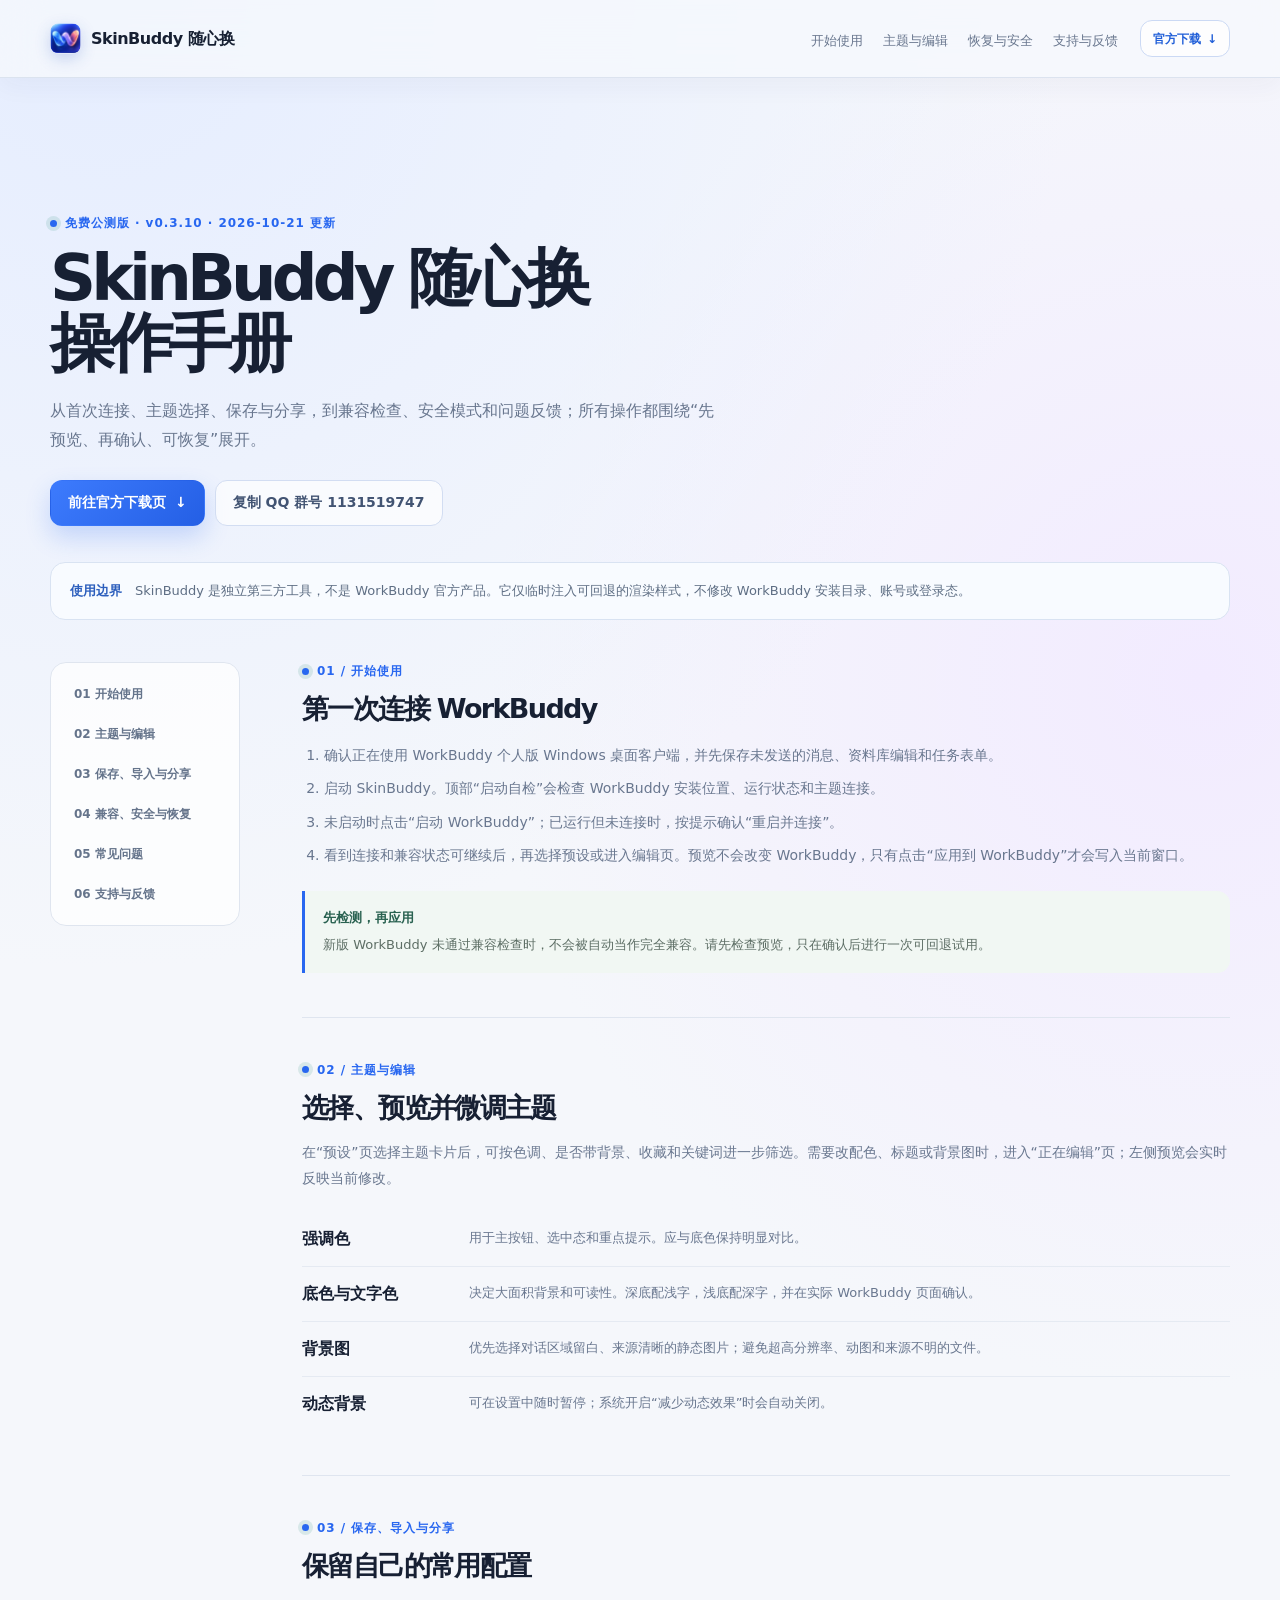
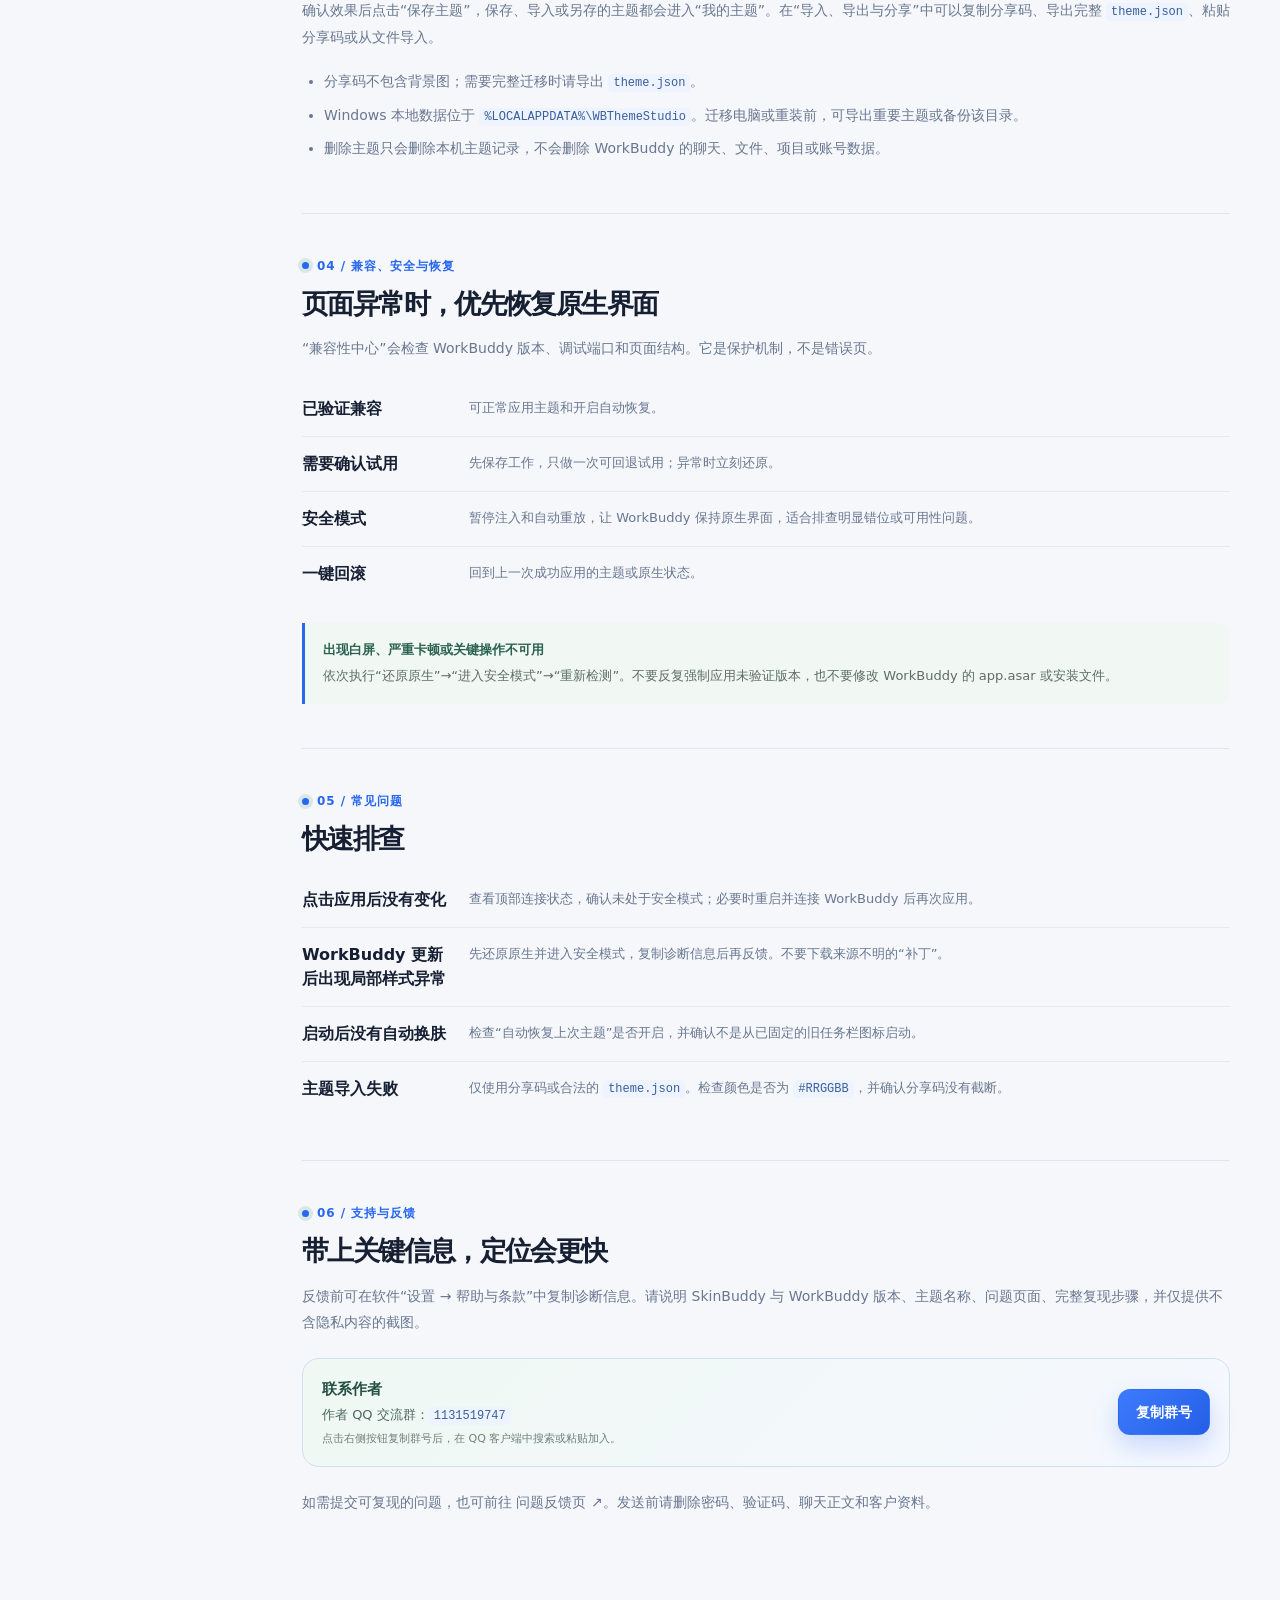
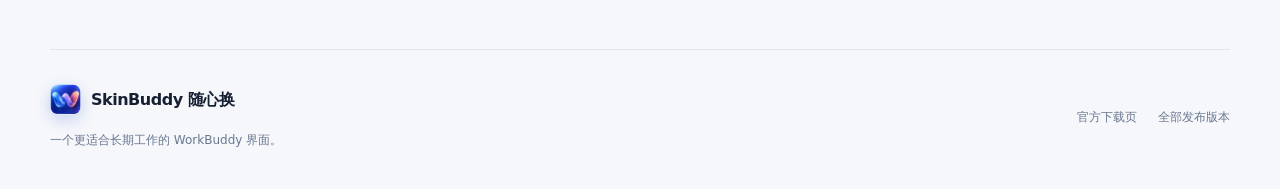
==== docs/manual.html @ 3caa1208 "docs: add manual and author support entry" ====
<!doctype html>
<html lang="zh-CN">
<head>
  <meta charset="utf-8">
  <meta name="viewport" content="width=device-width, initial-scale=1">
  <meta name="description" content="SkinBuddy 随心换操作手册：连接 WorkBuddy、选择与编辑主题、恢复原生界面、安全模式、更新和问题排查。">
  <meta name="theme-color" content="#f5f7fb">
  <title>SkinBuddy 随心换 · 操作手册</title>
  <link rel="icon" href="./assets/images/skinbuddy-sui-xin-huan-icon.png" type="image/png">
  <link rel="apple-touch-icon" href="./assets/images/skinbuddy-sui-xin-huan-icon.png">
  <link rel="stylesheet" href="./assets/site.css">
</head>
<body>
  <a class="skip-link" href="#manualContent">跳到手册正文</a>
  <header class="site-header" id="siteHeader">
    <a class="brand" href="./index.html" aria-label="返回 SkinBuddy 随心换官方下载页">
      <img class="brand-icon" src="./assets/images/skinbuddy-sui-xin-huan-icon.png" width="40" height="40" alt="">
      <span>SkinBuddy <b>随心换</b></span>
    </a>
    <nav aria-label="手册导航">
      <a href="#start">开始使用</a>
      <a href="#themes">主题与编辑</a>
      <a href="#recovery">恢复与安全</a>
      <a href="#support">支持与反馈</a>
    </nav>
    <a class="header-store" href="./index.html#downloads">官方下载 <span aria-hidden="true">↓</span></a>
  </header>

  <main id="manualContent" class="manual-page">
    <section class="manual-hero" aria-labelledby="manualTitle">
      <p class="eyebrow"><span></span>免费公测版 · v0.3.10 · 2026-10-21 更新</p>
      <h1 id="manualTitle">SkinBuddy 随心换<br>操作手册</h1>
      <p>从首次连接、主题选择、保存与分享，到兼容检查、安全模式和问题反馈；所有操作都围绕“先预览、再确认、可恢复”展开。</p>
      <div class="manual-hero-actions">
        <a class="button button-primary" href="./index.html#downloads">前往官方下载页 <span aria-hidden="true">↓</span></a>
        <button type="button" class="button button-quiet" data-copy-qq-group data-qq-group="1131519747">复制 QQ 群号 1131519747</button>
      </div>
    </section>

    <aside class="manual-notice"><b>使用边界</b><span>SkinBuddy 是独立第三方工具，不是 WorkBuddy 官方产品。它仅临时注入可回退的渲染样式，不修改 WorkBuddy 安装目录、账号或登录态。</span></aside>

    <div class="manual-layout">
      <aside class="manual-toc" aria-label="手册目录">
        <a href="#start">01 开始使用</a>
        <a href="#themes">02 主题与编辑</a>
        <a href="#save">03 保存、导入与分享</a>
        <a href="#recovery">04 兼容、安全与恢复</a>
        <a href="#troubleshooting">05 常见问题</a>
        <a href="#support">06 支持与反馈</a>
      </aside>

      <article class="manual-content">
        <section id="start">
          <p class="eyebrow"><span></span>01 / 开始使用</p>
          <h2>第一次连接 WorkBuddy</h2>
          <ol>
            <li>确认正在使用 WorkBuddy 个人版 Windows 桌面客户端，并先保存未发送的消息、资料库编辑和任务表单。</li>
            <li>启动 SkinBuddy。顶部“启动自检”会检查 WorkBuddy 安装位置、运行状态和主题连接。</li>
            <li>未启动时点击“启动 WorkBuddy”；已运行但未连接时，按提示确认“重启并连接”。</li>
            <li>看到连接和兼容状态可继续后，再选择预设或进入编辑页。预览不会改变 WorkBuddy，只有点击“应用到 WorkBuddy”才会写入当前窗口。</li>
          </ol>
          <div class="manual-callout"><b>先检测，再应用</b><span>新版 WorkBuddy 未通过兼容检查时，不会被自动当作完全兼容。请先检查预览，只在确认后进行一次可回退试用。</span></div>
        </section>

        <section id="themes">
          <p class="eyebrow"><span></span>02 / 主题与编辑</p>
          <h2>选择、预览并微调主题</h2>
          <p>在“预设”页选择主题卡片后，可按色调、是否带背景、收藏和关键词进一步筛选。需要改配色、标题或背景图时，进入“正在编辑”页；左侧预览会实时反映当前修改。</p>
          <dl class="manual-definition-list">
            <div><dt>强调色</dt><dd>用于主按钮、选中态和重点提示。应与底色保持明显对比。</dd></div>
            <div><dt>底色与文字色</dt><dd>决定大面积背景和可读性。深底配浅字，浅底配深字，并在实际 WorkBuddy 页面确认。</dd></div>
            <div><dt>背景图</dt><dd>优先选择对话区域留白、来源清晰的静态图片；避免超高分辨率、动图和来源不明的文件。</dd></div>
            <div><dt>动态背景</dt><dd>可在设置中随时暂停；系统开启“减少动态效果”时会自动关闭。</dd></div>
          </dl>
        </section>

        <section id="save">
          <p class="eyebrow"><span></span>03 / 保存、导入与分享</p>
          <h2>保留自己的常用配置</h2>
          <p>确认效果后点击“保存主题”，保存、导入或另存的主题都会进入“我的主题”。在“导入、导出与分享”中可以复制分享码、导出完整 <code>theme.json</code>、粘贴分享码或从文件导入。</p>
          <ul>
            <li>分享码不包含背景图；需要完整迁移时请导出 <code>theme.json</code>。</li>
            <li>Windows 本地数据位于 <code>%LOCALAPPDATA%\WBThemeStudio</code>。迁移电脑或重装前，可导出重要主题或备份该目录。</li>
            <li>删除主题只会删除本机主题记录，不会删除 WorkBuddy 的聊天、文件、项目或账号数据。</li>
          </ul>
        </section>

        <section id="recovery">
          <p class="eyebrow"><span></span>04 / 兼容、安全与恢复</p>
          <h2>页面异常时，优先恢复原生界面</h2>
          <p>“兼容性中心”会检查 WorkBuddy 版本、调试端口和页面结构。它是保护机制，不是错误页。</p>
          <dl class="manual-definition-list">
            <div><dt>已验证兼容</dt><dd>可正常应用主题和开启自动恢复。</dd></div>
            <div><dt>需要确认试用</dt><dd>先保存工作，只做一次可回退试用；异常时立刻还原。</dd></div>
            <div><dt>安全模式</dt><dd>暂停注入和自动重放，让 WorkBuddy 保持原生界面，适合排查明显错位或可用性问题。</dd></div>
            <div><dt>一键回滚</dt><dd>回到上一次成功应用的主题或原生状态。</dd></div>
          </dl>
          <div class="manual-callout"><b>出现白屏、严重卡顿或关键操作不可用</b><span>依次执行“还原原生”→“进入安全模式”→“重新检测”。不要反复强制应用未验证版本，也不要修改 WorkBuddy 的 app.asar 或安装文件。</span></div>
        </section>

        <section id="troubleshooting">
          <p class="eyebrow"><span></span>05 / 常见问题</p>
          <h2>快速排查</h2>
          <dl class="manual-faq-list">
            <div><dt>点击应用后没有变化</dt><dd>查看顶部连接状态，确认未处于安全模式；必要时重启并连接 WorkBuddy 后再次应用。</dd></div>
            <div><dt>WorkBuddy 更新后出现局部样式异常</dt><dd>先还原原生并进入安全模式，复制诊断信息后再反馈。不要下载来源不明的“补丁”。</dd></div>
            <div><dt>启动后没有自动换肤</dt><dd>检查“自动恢复上次主题”是否开启，并确认不是从已固定的旧任务栏图标启动。</dd></div>
            <div><dt>主题导入失败</dt><dd>仅使用分享码或合法的 <code>theme.json</code>。检查颜色是否为 <code>#RRGGBB</code>，并确认分享码没有截断。</dd></div>
          </dl>
        </section>

        <section id="support">
          <p class="eyebrow"><span></span>06 / 支持与反馈</p>
          <h2>带上关键信息，定位会更快</h2>
          <p>反馈前可在软件“设置 → 帮助与条款”中复制诊断信息。请说明 SkinBuddy 与 WorkBuddy 版本、主题名称、问题页面、完整复现步骤，并仅提供不含隐私内容的截图。</p>
          <div class="manual-support-card">
            <div><b>联系作者</b><span>作者 QQ 交流群：<code>1131519747</code></span><small>点击右侧按钮复制群号后，在 QQ 客户端中搜索或粘贴加入。</small></div>
            <button type="button" class="button button-primary" data-copy-qq-group data-qq-group="1131519747">复制群号</button>
          </div>
          <p>如需提交可复现的问题，也可前往 <a href="https://gitee.com/tang-hl1221/work-buddy-theme/issues/new" target="_blank" rel="noreferrer">问题反馈页 ↗</a>。发送前请删除密码、验证码、聊天正文和客户资料。</p>
        </section>
      </article>
    </div>
  </main>

  <footer><div><a class="brand" href="./index.html"><img class="brand-icon" src="./assets/images/skinbuddy-sui-xin-huan-icon.png" width="40" height="40" alt=""><span>SkinBuddy <b>随心换</b></span></a><p>一个更适合长期工作的 WorkBuddy 界面。</p></div><div><a href="./index.html#downloads">官方下载页</a><a href="https://github.com/Tanghailong1221/workbuddy-theme-studio-releases/releases/latest" target="_blank" rel="noreferrer">全部发布版本</a></div></footer>
  <script>
    document.querySelectorAll('[data-copy-qq-group]').forEach((button) => {
      button.addEventListener('click', async () => {
        const group = String(button.dataset.qqGroup || '').trim();
        if (!/^\d{5,15}$/.test(group)) return;
        try { await navigator.clipboard.writeText(group); button.textContent = '群号已复制'; }
        catch { button.textContent = `请复制群号 ${group}`; }
        window.setTimeout(() => { button.textContent = button.closest('.manual-support-card') ? '复制群号' : `复制 QQ 群号 ${group}`; }, 2200);
      });
    });
  </script>
</body>
</html>
---- docs/assets/site.css ----
:root {
  --ink: #172033;
  --muted: #69778f;
  --line: #dfe5ef;
  --canvas: #f5f7fb;
  --card: #fff;
  --accent: #2867f0;
  --accent-strong: #1856d8;
  --mint: #e8efff;
  --shadow: 0 20px 54px rgba(37, 55, 91, .12);
  color-scheme: light;
}

* { box-sizing: border-box; }
html { scroll-behavior: smooth; scroll-padding-top: 98px; }
body { margin: 0; background: radial-gradient(circle at 8% 0, #e5edff 0, transparent 27%), radial-gradient(circle at 94% 20%, #f2ebff 0, transparent 24%), var(--canvas); color: var(--ink); font-family: -apple-system, BlinkMacSystemFont, "Segoe UI", "PingFang SC", "Microsoft YaHei", system-ui, sans-serif; line-height: 1.5; }
a { color: inherit; text-decoration: none; }
button { font: inherit; cursor: pointer; }
img { max-width: 100%; }
h1, h2, h3, p { margin-top: 0; }
h1 { margin-bottom: 22px; font-size: clamp(42px, 5vw, 72px); line-height: 1.02; letter-spacing: -.075em; }
h2 { margin-bottom: 16px; font-size: clamp(30px, 3.3vw, 47px); line-height: 1.08; letter-spacing: -.06em; }

.skip-link { position: fixed; top: 10px; left: 10px; z-index: 100; transform: translateY(-150%); padding: 8px 12px; border: 1px solid var(--ink); border-radius: 8px; background: #fff; }
.skip-link:focus { transform: none; }
.site-header, main, footer { width: min(1180px, calc(100% - 48px)); margin: auto; }
.site-header { position: sticky; top: 0; z-index: 40; display: flex; align-items: center; justify-content: space-between; width: 100%; height: 78px; padding: 0 max(24px, calc((100vw - 1180px) / 2)); border-bottom: 1px solid rgba(214, 222, 237, .80); background: rgba(247, 249, 253, .78); box-shadow: 0 8px 26px rgba(35, 57, 94, .045); backdrop-filter: blur(20px) saturate(1.25); }
.brand { display: inline-flex; align-items: center; gap: 10px; flex: 0 0 auto; font-size: 16px; font-weight: 680; letter-spacing: -.03em; }
.brand b { font-weight: 800; }
.brand-icon { display: block; width: 31px; height: 31px; border-radius: 9px; box-shadow: 0 5px 15px rgba(38, 79, 190, .22); }
.site-header nav { display: flex; gap: 20px; margin-left: auto; margin-right: 22px; color: var(--muted); font-size: 13px; }
.site-header nav a { position: relative; padding: 29px 0 25px; transition: color .2s ease; }
.site-header nav a::after { position: absolute; right: 0; bottom: 17px; left: 0; height: 2px; border-radius: 9px; background: var(--accent); content: ""; opacity: 0; transform: scaleX(.4); transition: opacity .2s ease, transform .2s ease; }
.site-header nav a:hover, .site-header nav a.active { color: var(--accent); }
.site-header nav a.active::after { opacity: 1; transform: scaleX(1); }
.header-store { display: inline-flex; align-items: center; gap: 6px; min-height: 37px; padding: 0 12px; border: 1px solid #cbd9f4; border-radius: 12px; background: rgba(255, 255, 255, .78); color: #215fd8; font-size: 12px; font-weight: 750; transition: transform .18s ease, background .18s ease, box-shadow .18s ease; }
.header-store:hover { background: #fff; box-shadow: 0 6px 16px rgba(44, 87, 182, .10); transform: translateY(-1px); }

.hero { display: grid; grid-template-columns: minmax(0, .86fr) minmax(500px, 1.14fr); align-items: center; gap: 54px; min-height: 600px; padding: 56px 0 76px; }
.eyebrow { display: flex; align-items: center; gap: 8px; margin: 0 0 14px; color: var(--accent); font-size: 12px; font-weight: 750; letter-spacing: .08em; }
.eyebrow span { width: 7px; height: 7px; border-radius: 50%; background: var(--accent); box-shadow: 0 0 0 4px rgba(10, 122, 99, .12); }
.hero-lede { max-width: 548px; margin-bottom: 28px; color: var(--muted); font-size: 16px; line-height: 1.8; }
.hero-actions { display: flex; flex-wrap: wrap; gap: 10px; }
.button, .download-link { display: inline-flex; align-items: center; justify-content: center; gap: 9px; min-height: 46px; padding: 0 17px; border: 1px solid transparent; border-radius: 12px; font-size: 14px; font-weight: 720; transition: transform .18s ease, background .18s ease, border-color .18s ease; }
.button:hover, .download-link:hover { transform: translateY(-2px); }
.button:active, .download-link:active { transform: scale(.98); }
.button-primary { background: linear-gradient(135deg, #3d7bfd, #245fe5); color: #fff; box-shadow: 0 11px 24px rgba(40, 103, 240, .22); }
.button-primary:hover { background: var(--accent-strong); }
.button-quiet { border-color: #d2ddf2; background: rgba(255, 255, 255, .68); color: #425473; }
.button-quiet:hover { border-color: #afc4ee; background: #fff; }
.trust-line { display: flex; flex-wrap: wrap; gap: 8px 19px; margin-top: 23px; color: #77847f; font-size: 12px; }
.trust-line span { position: relative; }
.trust-line span:not(:last-child)::after { position: absolute; right: -11px; color: #9ea9a5; content: "·"; }
.hero-product-shot { position: relative; margin: 0; overflow: hidden; border: 1px solid rgba(209, 220, 240, .94); border-radius: 24px; background: #fff; box-shadow: 0 28px 62px rgba(35, 59, 105, .16); transform: rotate(1.1deg); transition: transform .36s cubic-bezier(.16, 1, .3, 1), box-shadow .36s ease; }
.hero-product-shot:hover { box-shadow: 0 36px 72px rgba(35, 59, 105, .20); transform: rotate(0) translateY(-6px); }
.hero-product-shot img { display: block; width: 100%; height: auto; background: #edf0ef; }
.shot-topline { display: flex; align-items: center; justify-content: space-between; gap: 12px; padding: 11px 15px; background: #fff; color: #52645d; font-size: 11px; font-weight: 750; }
.shot-topline span { display: inline-flex; align-items: center; gap: 7px; }
.shot-topline i { width: 7px; height: 7px; border-radius: 50%; background: #2cbe85; box-shadow: 0 0 0 4px #e1f7ed; }
.shot-topline b { padding: 3px 7px; border-radius: 99px; background: #edf3ff; color: #5a6d92; font-size: 10px; }
.hero-product-shot figcaption { padding: 10px 15px; background: #f5f8ff; color: #697894; font-size: 11px; }

.release-strip { display: flex; align-items: center; justify-content: space-between; gap: 20px; padding: 16px 20px; border: 1px solid var(--line); border-radius: 16px; background: #fff; box-shadow: 0 7px 20px rgba(38, 62, 51, .045); }
.release-strip > div:first-child { display: flex; align-items: center; gap: 9px; font-size: 13px; }
.status-dot { width: 8px; height: 8px; border-radius: 50%; background: #34a77f; box-shadow: 0 0 0 5px #e3f4ed; }
.release-meta { display: flex; align-items: baseline; gap: 9px; margin-left: auto; }
.release-meta b { font-size: 15px; }
.release-meta span { color: var(--muted); font-size: 12px; }
.release-strip button { border: 0; background: transparent; color: var(--accent); font-size: 12px; font-weight: 700; }
.release-strip button:hover { text-decoration: underline; }

.showcase-section, .theme-section, .guide-section, .download-section, .activation-section, .faq { scroll-margin-top: 98px; }
.section-kicker { display: flex; align-items: center; justify-content: space-between; gap: 18px; }
.section-kicker > span { color: #8b9892; font: 700 10px ui-monospace, SFMono-Regular, Consolas, monospace; letter-spacing: .08em; }
.showcase-section { padding: 120px 0 68px; }
.showcase-layout { display: grid; grid-template-columns: .76fr 1.24fr; align-items: center; gap: 64px; margin-top: 26px; }
.showcase-copy > p { max-width: 452px; color: var(--muted); font-size: 15px; line-height: 1.85; }
.proof-list { display: grid; max-width: 486px; margin: 30px 0 0; padding: 0; list-style: none; border-top: 1px solid var(--line); }
.proof-list li { display: flex; gap: 16px; padding: 15px 0; border-bottom: 1px solid var(--line); }
.proof-list > li > span { padding-top: 2px; color: var(--accent); font: 800 10px ui-monospace, SFMono-Regular, Consolas, monospace; }
.proof-list div { display: grid; gap: 2px; }
.proof-list b { font-size: 14px; }
.proof-list small { color: var(--muted); font-size: 12px; }
.application-shot { position: relative; margin: 0; overflow: hidden; border: 1px solid #d4e1da; border-radius: 19px; background: #12332d; box-shadow: var(--shadow); }
.application-shot img { display: block; width: 100%; height: auto; }
.application-shot figcaption { position: absolute; right: 0; bottom: 0; left: 0; display: flex; align-items: center; justify-content: space-between; gap: 16px; padding: 14px 17px; color: #effff8; background: linear-gradient(90deg, rgba(6, 39, 32, .86), rgba(6, 39, 32, .25)); font-size: 12px; }
.application-shot figcaption span { padding: 4px 7px; border: 1px solid rgba(255, 255, 255, .28); border-radius: 99px; font-size: 10px; }
.application-shot figcaption b { font-size: 12px; }

.theme-section { padding: 90px 0 118px; }
.section-heading { display: flex; align-items: end; justify-content: space-between; gap: 24px; margin-bottom: 29px; }
.section-heading .eyebrow { margin-bottom: 10px; }
.section-heading h2 { margin-bottom: 0; }
.theme-heading > p { max-width: 312px; margin: 0 0 5px; color: var(--muted); font-size: 13px; line-height: 1.75; }
.theme-gallery { display: grid; grid-template-columns: 1.18fr .82fr .82fr; gap: 14px; margin-top: 31px; }
.theme-tile { position: relative; min-height: 310px; overflow: hidden; border: 1px solid rgba(255, 255, 255, .45); border-radius: 19px; background: #253a34; isolation: isolate; }
.theme-tile img { position: absolute; inset: 0; width: 100%; height: 100%; object-fit: cover; transition: transform .6s cubic-bezier(.16, 1, .3, 1); }
.theme-tile::after { position: absolute; inset: 0; z-index: -1; background: linear-gradient(180deg, rgba(10, 22, 19, .04), rgba(9, 28, 23, .72)); content: ""; }
.theme-tile:hover img { transform: scale(1.07); }
.theme-overlay { position: absolute; right: 0; bottom: 0; left: 0; padding: 23px; color: #fff; }
.theme-overlay > span { display: block; margin-bottom: 31px; opacity: .78; font-size: 10px; font-weight: 700; letter-spacing: .1em; }
.theme-overlay h3 { margin-bottom: 3px; font-size: 24px; letter-spacing: -.04em; }
.theme-overlay p { margin-bottom: 15px; color: rgba(255, 255, 255, .82); font-size: 12px; }
.theme-overlay i { display: inline-block; width: 18px; height: 5px; margin-right: 5px; border-radius: 99px; background: #60c3af; }
.theme-space .theme-overlay i:nth-last-child(2) { background: #a98fff; }
.theme-space .theme-overlay i:nth-last-child(1) { background: #759bff; }
.theme-ocean .theme-overlay i { background: #72d6df; }
.theme-ocean .theme-overlay i:nth-last-child(2) { background: #f0a87d; }
.theme-ocean .theme-overlay i:nth-last-child(1) { background: #f8f6ea; }
.theme-coverage { max-width: 700px; margin: 27px 0 0 auto; padding: 16px 18px; border-left: 3px solid var(--accent); background: #edf3ff; color: var(--muted); font-size: 13px; line-height: 1.78; }
.theme-coverage b { color: #2a416f; }

.guide-section { padding: 89px 8%; border: 1px solid rgba(211, 222, 240, .8); border-radius: 29px; background: linear-gradient(135deg, #edf3ff, #f7f9ff); box-shadow: inset 0 1px 0 rgba(255,255,255,.84); }
.guide-head { display: grid; grid-template-columns: 1fr .72fr; align-items: end; gap: 50px; margin-top: 20px; }
.guide-head h2 { margin-bottom: 0; }
.guide-head p { max-width: 370px; margin: 0 0 5px; color: var(--muted); font-size: 14px; line-height: 1.82; }
.guide-steps { display: grid; grid-template-columns: repeat(3, 1fr); margin: 46px 0 0; padding: 0; list-style: none; border-top: 1px solid #cbd8ef; }
.guide-steps li { position: relative; padding: 29px 25px 0; border-right: 1px solid #cbd8ef; }
.guide-steps li:first-child { padding-left: 0; }
.guide-steps li:last-child { border-right: 0; }
.step-number { display: block; margin-bottom: 44px; color: var(--accent); font: 800 12px ui-monospace, SFMono-Regular, Consolas, monospace; }
.guide-steps h3 { margin-bottom: 8px; font-size: 18px; letter-spacing: -.03em; }
.guide-steps p { min-height: 88px; margin-bottom: 20px; color: var(--muted); font-size: 13px; line-height: 1.75; }
.step-note { display: inline-flex; padding: 5px 8px; border-radius: 8px; background: rgba(255,255,255,.82); color: #3d5e9d; font-size: 11px; font-weight: 700; }

.download-section { padding: 128px 0 82px; }
.device-pill { display: flex; align-items: center; gap: 9px; padding: 8px 11px; border: 1px solid var(--line); border-radius: 999px; background: #fcfdfb; color: #4a5e57; font-size: 12px; }
.device-icon { width: 13px; height: 9px; border: 1.5px solid currentColor; border-radius: 2px; }
.device-icon::after { display: block; width: 5px; height: 2px; margin: 10px auto 0; background: currentColor; content: ""; }
.download-layout { display: grid; grid-template-columns: repeat(3, 1fr); gap: 14px; }
.download-card { position: relative; display: flex; flex-direction: column; min-height: 250px; padding: 25px; border: 1px solid var(--line); border-radius: 19px; background: var(--card); transition: transform .2s ease, border-color .2s ease, box-shadow .2s ease; }
.download-card:hover { border-color: #aec4f1; box-shadow: 0 16px 34px rgba(42, 69, 122, .10); transform: translateY(-3px); }
.download-card.primary-download { border-color: #b9cff7; background: linear-gradient(145deg, #fff, #eef4ff); }
.download-card.is-recommended::after { position: absolute; top: 18px; right: 19px; padding: 4px 8px; border-radius: 999px; background: #e4edff; color: #245dc8; content: "检测到你的设备"; font-size: 10px; font-weight: 750; }
.card-kicker { display: flex; gap: 7px; margin-bottom: 35px; }
.card-kicker span, .os-label { padding: 4px 7px; border-radius: 999px; background: #edf2ef; color: #60716b; font-size: 10px; font-weight: 750; }
.card-kicker span:first-child { background: #e2ecff; color: #245dc8; }
.download-card h3 { margin-bottom: 7px; font-size: 25px; letter-spacing: -.045em; }
.download-card p { margin-bottom: 21px; color: var(--muted); font-size: 13px; }
.download-details { display: flex; flex-direction: column; gap: 7px; margin-top: auto; margin-bottom: 19px; }
.download-details span { color: #64756f; font-size: 11px; }
.download-card code { overflow: hidden; color: #7e8b86; font-family: ui-monospace, SFMono-Regular, Consolas, monospace; font-size: 9px; text-overflow: ellipsis; white-space: nowrap; }
.download-link { align-self: flex-start; min-height: 39px; padding: 0 13px; background: #eef3ff; color: #245dc8; font-size: 12px; }
.primary-download .download-link { background: var(--accent); color: #fff; }
.is-unavailable { opacity: .6; }
.is-unavailable .download-link { pointer-events: none; background: #edf0ee; color: #7a8580; }
.platform-divider { display: flex; align-items: center; gap: 13px; margin: 62px 0 16px; }
.platform-divider span { font-size: 15px; font-weight: 800; }
.platform-divider::after { order: 1; flex: 1; height: 1px; background: var(--line); content: ""; }
.platform-divider p { order: 2; margin: 0; color: var(--muted); font-size: 12px; }
.linux-grid { display: grid; grid-template-columns: repeat(2, 1fr); gap: 12px; }
.download-card.compact { display: grid; grid-template-columns: 1fr auto; align-items: end; min-height: 151px; padding: 20px; }
.compact .os-label { display: inline-flex; margin-bottom: 9px; }
.compact h3 { margin-bottom: 2px; font-size: 19px; }
.compact p { margin: 0; font-size: 11px; }
.compact code { grid-column: 1 / -1; margin-top: 15px; }
.availability-note { display: flex; gap: 11px; margin-top: 16px; padding: 14px 15px; border-left: 3px solid #bfd0f3; background: #eef3fd; color: #5e6e89; }
.availability-note span { display: grid; place-items: center; flex: 0 0 auto; width: 17px; height: 17px; border: 1px solid currentColor; border-radius: 50%; font-size: 11px; font-style: italic; font-weight: 800; }
.availability-note p { margin: 0; font-size: 12px; }
.availability-note b { color: #334a78; }

.activation-section { display: grid; grid-template-columns: .82fr 1.18fr; align-items: center; gap: 85px; padding: 102px 8%; border-radius: 28px; background: linear-gradient(145deg,#17233d,#26355c); color: #f3f7ff; box-shadow: 0 24px 56px rgba(27,44,81,.18); }
.activation-visual { position: relative; min-height: 313px; overflow: hidden; border: 1px solid rgba(255, 255, 255, .14); border-radius: 20px; background: radial-gradient(circle at 75% 18%, rgba(91, 143, 255, .46), transparent 27%), #1f315a; }
.activation-visual::before, .activation-visual::after { position: absolute; border: 1px solid rgba(255, 255, 255, .11); border-radius: 50%; content: ""; }
.activation-visual::before { top: -145px; left: -126px; width: 318px; height: 318px; }
.activation-visual::after { right: -103px; bottom: -98px; width: 210px; height: 210px; }
.small-label { position: absolute; top: 22px; left: 22px; color: #b7d4c5; font-size: 10px; letter-spacing: .16em; }
.activation-code { position: absolute; top: 115px; left: 50%; display: flex; gap: 8px; transform: translateX(-50%); }
.activation-code i { width: 14px; height: 49px; border-radius: 999px; background: #e4f5ed; }
.activation-code i:nth-child(2), .activation-code i:nth-child(4) { height: 35px; margin-top: 7px; background: #82c9a9; }
.activation-lock { position: absolute; bottom: 43px; left: 50%; width: 54px; height: 43px; border-radius: 9px; background: #0f8a69; box-shadow: 0 0 0 8px rgba(15, 138, 105, .16); transform: translateX(-50%); }
.activation-lock span { position: absolute; top: -25px; left: 15px; width: 24px; height: 28px; border: 5px solid #0f8a69; border-bottom: 0; border-radius: 20px 20px 0 0; }
.activation-copy .eyebrow { color: #8ed8b8; }
.activation-copy .eyebrow span { background: #8ed8b8; box-shadow: 0 0 0 4px rgba(142, 216, 184, .14); }
.activation-copy h2 { max-width: 570px; }
.activation-copy > p:not(.eyebrow) { max-width: 610px; color: #afc2b9; }
.steps { display: grid; gap: 14px; max-width: 618px; margin: 28px 0; padding: 0; list-style: none; }
.steps li { display: flex; gap: 15px; padding-bottom: 14px; border-bottom: 1px solid rgba(255, 255, 255, .11); }
.steps li:last-child { padding-bottom: 0; border-bottom: 0; }
.steps li > span { color: #82c9a9; font-size: 11px; font-weight: 780; }
.steps div { display: flex; flex-direction: column; gap: 2px; }
.steps b { font-size: 14px; }
.steps small { color: #9eb5aa; font-size: 12px; }

.faq { display: grid; grid-template-columns: .9fr 1.1fr; gap: 80px; padding: 118px 8%; }
.faq h2 { max-width: 370px; }
.faq dl { margin: 0; }
.faq dl > div { margin-bottom: 21px; padding: 0 0 21px; border-bottom: 1px solid var(--line); }
.faq dl > div:last-child { margin-bottom: 0; }
.faq dt { margin-bottom: 7px; font-size: 15px; font-weight: 780; }
.faq dd { margin: 0; color: var(--muted); font-size: 13px; line-height: 1.75; }
.support-section { display: grid; grid-template-columns: 1fr minmax(330px, .82fr); gap: 44px; align-items: center; margin: 20px 0 42px; padding: 46px 8%; border: 1px solid #cfddee; border-radius: 28px; background: linear-gradient(135deg, #eff7f3, #f4f8ff); box-shadow: inset 0 1px 0 rgba(255,255,255,.88); scroll-margin-top: 98px; }
.support-section h2 { margin: 0 0 16px; }
.support-section > div:first-child > p:last-child { max-width: 520px; margin: 0; color: var(--muted); font-size: 14px; line-height: 1.8; }
.support-actions { display: flex; flex-direction: column; align-items: stretch; gap: 10px; }
.support-actions .button { width: 100%; border: 1px solid #d2ddf2; cursor: pointer; font-family: inherit; }
.support-actions .button-quiet { background: rgba(255,255,255,.76); color: #425473; }
.support-actions .button-quiet:hover { border-color: #afc4ee; background: #fff; }
.support-feedback-link { display: inline-flex; align-items: center; justify-content: center; min-height: 42px; color: var(--accent); font-size: 12px; font-weight: 750; }
.support-feedback-link:hover { text-decoration: underline; }
.support-section > small { grid-column: 1 / -1; color: #718078; font-size: 11px; line-height: 1.65; }
.manual-page { padding: 78px 0 76px; }
.manual-hero { max-width: 780px; padding: 58px 0 36px; }
.manual-hero h1 { margin: 0 0 19px; }
.manual-hero > p:not(.eyebrow) { max-width: 680px; margin: 0; color: var(--muted); font-size: 16px; line-height: 1.85; }
.manual-hero-actions { display: flex; flex-wrap: wrap; gap: 10px; margin-top: 25px; }
.manual-hero-actions .button { cursor: pointer; font-family: inherit; }
.manual-notice { display: flex; align-items: flex-start; gap: 13px; margin-bottom: 42px; padding: 17px 19px; border: 1px solid #d9e3f2; border-radius: 15px; background: #f8fbff; color: #5e6e84; font-size: 13px; line-height: 1.75; }
.manual-notice b { flex: 0 0 auto; color: #2d5fbd; }
.manual-layout { display: grid; grid-template-columns: 190px minmax(0, 1fr); gap: 62px; align-items: start; }
.manual-toc { position: sticky; top: 104px; display: flex; flex-direction: column; gap: 4px; padding: 13px; border: 1px solid var(--line); border-radius: 16px; background: rgba(255,255,255,.74); }
.manual-toc a { padding: 9px 10px; border-radius: 9px; color: #65748b; font-size: 12px; font-weight: 700; }
.manual-toc a:hover { background: #edf4ff; color: var(--accent); }
.manual-content { min-width: 0; }
.manual-content section { scroll-margin-top: 105px; padding: 0 0 44px; margin: 0 0 43px; border-bottom: 1px solid var(--line); }
.manual-content section:last-child { margin-bottom: 0; border-bottom: 0; }
.manual-content h2 { margin: 0 0 17px; font-size: 27px; }
.manual-content > section > p:not(.eyebrow) { color: var(--muted); font-size: 14px; line-height: 1.9; }
.manual-content ol, .manual-content ul { margin: 18px 0 0; padding-left: 22px; color: var(--muted); font-size: 14px; line-height: 1.9; }
.manual-content li { margin: 7px 0; }
.manual-content code { padding: 2px 5px; border-radius: 5px; background: #edf3ff; color: #3b5f9b; font: 12px ui-monospace, SFMono-Regular, Consolas, monospace; }
.manual-callout { display: grid; gap: 4px; margin-top: 22px; padding: 16px 18px; border-left: 3px solid var(--accent); border-radius: 0 13px 13px 0; background: #f1f7f3; color: #5d6e65; font-size: 13px; line-height: 1.75; }
.manual-callout b { color: #2a6251; }
.manual-definition-list, .manual-faq-list { margin: 20px 0 0; }
.manual-definition-list > div, .manual-faq-list > div { display: grid; grid-template-columns: 145px minmax(0, 1fr); gap: 22px; padding: 15px 0; border-bottom: 1px solid #e5eaf2; }
.manual-definition-list > div:last-child, .manual-faq-list > div:last-child { border-bottom: 0; }
.manual-definition-list dt, .manual-faq-list dt { font-weight: 780; }
.manual-definition-list dd, .manual-faq-list dd { margin: 0; color: var(--muted); font-size: 13px; line-height: 1.75; }
.manual-support-card { display: flex; align-items: center; justify-content: space-between; gap: 24px; margin: 22px 0; padding: 19px; border: 1px solid #cfe0ee; border-radius: 17px; background: linear-gradient(135deg, #eff8f3, #f5f8ff); }
.manual-support-card > div { display: grid; gap: 5px; }
.manual-support-card b { color: #244f43; font-size: 15px; }
.manual-support-card span { color: #4e675e; font-size: 13px; }
.manual-support-card small { color: #718078; font-size: 11px; line-height: 1.55; }
.manual-support-card .button { flex: 0 0 auto; cursor: pointer; font-family: inherit; }
footer { display: flex; justify-content: space-between; gap: 40px; padding: 34px 0 40px; border-top: 1px solid var(--line); }
footer p { margin: 9px 0 0; color: var(--muted); font-size: 12px; }
footer > div:last-child { display: flex; align-items: center; gap: 21px; color: var(--muted); font-size: 12px; }
footer > div:last-child a:hover { color: var(--accent); }
a:focus-visible, button:focus-visible { outline: 3px solid rgba(40, 103, 240, .34); outline-offset: 3px; }

@media (max-width: 1050px) {
  .hero { grid-template-columns: minmax(0, .9fr) minmax(400px, 1.1fr); gap: 34px; }
  .showcase-layout { gap: 36px; }
  .site-header { padding: 0 24px; }
  .site-header nav { gap: 15px; }
  .theme-tile { min-height: 270px; }
  .guide-section { padding-right: 6%; padding-left: 6%; }
}
@media (max-width: 850px) {
  .site-header, main, footer { width: min(100% - 32px, 680px); }
  .site-header { width: 100%; height: 68px; padding: 0 16px; }
  .site-header nav { gap: 13px; }
  .site-header nav a { padding: 24px 0 21px; }
  .site-header nav a::after { bottom: 12px; }
  .header-store { display: none; }
  .hero { grid-template-columns: 1fr; gap: 31px; min-height: auto; padding: 45px 0 58px; }
  .hero-product-shot { width: min(100%, 640px); justify-self: center; }
  .release-strip { align-items: flex-start; flex-wrap: wrap; }
  .release-meta { margin-left: 0; }
  .showcase-section { padding-top: 84px; }
  .showcase-layout, .guide-head, .activation-section, .support-section, .faq { grid-template-columns: 1fr; gap: 30px; }
  .application-shot-wide { max-width: 700px; }
  .theme-section { padding-top: 70px; }
  .theme-gallery { grid-template-columns: 1fr 1fr; }
  .theme-tile:first-child { grid-column: 1 / -1; }
  .theme-tile { min-height: 270px; }
  .guide-section, .activation-section, .support-section, .faq { padding: 64px 7%; }
  .manual-layout { grid-template-columns: 1fr; gap: 28px; }
  .manual-toc { position: static; display: grid; grid-template-columns: repeat(2, minmax(0, 1fr)); }
  .guide-steps { grid-template-columns: 1fr; gap: 0; }
  .guide-steps li, .guide-steps li:first-child { display: grid; grid-template-columns: 52px 1fr; gap: 0; padding: 24px 0; border-right: 0; border-bottom: 1px solid #cbd9d1; }
  .guide-steps li:last-child { border-bottom: 0; }
  .step-number { margin: 0; }
  .guide-steps p { min-height: 0; }
  .section-heading { align-items: start; }
  .device-pill { align-self: flex-start; }
  .activation-visual { min-height: 280px; }
  .faq { padding-right: 0; padding-left: 0; }
}
@media (max-width: 590px) {
  .site-header nav { display: flex; max-width: calc(100vw - 160px); gap: 14px; overflow: auto; scrollbar-width: none; }
  .site-header nav::-webkit-scrollbar { display: none; }
  .site-header nav a, .site-header nav a:not(:first-child) { display: inline; white-space: nowrap; }
  .brand { font-size: 14px; }
  .brand b { display: none; }
  .hero { padding-top: 35px; }
  .hero-product-shot { border-radius: 15px; }
  .shot-topline, .hero-product-shot figcaption { padding: 8px 10px; }
  .section-kicker > span { display: none; }
  .showcase-section, .theme-section { padding-top: 65px; padding-bottom: 65px; }
  .showcase-copy > p { font-size: 14px; }
  .application-shot { border-radius: 14px; }
  .application-shot figcaption { align-items: flex-start; flex-direction: column; gap: 8px; padding: 10px 11px; }
  .theme-gallery { grid-template-columns: 1fr; gap: 10px; }
  .theme-tile:first-child { grid-column: auto; }
  .theme-tile { min-height: 235px; }
  .theme-overlay { padding: 18px; }
  .theme-overlay > span { margin-bottom: 22px; }
  .guide-section, .activation-section, .support-section { padding: 48px 21px; border-radius: 20px; }
  .manual-page { padding-top: 44px; }
  .manual-hero { padding: 24px 0 30px; }
  .manual-content h2 { font-size: 23px; }
  .manual-definition-list > div, .manual-faq-list > div { grid-template-columns: 1fr; gap: 6px; }
  .manual-support-card { align-items: flex-start; flex-direction: column; }
  .manual-toc { grid-template-columns: 1fr; }
  .guide-steps { margin-top: 29px; }
  .guide-steps li, .guide-steps li:first-child { grid-template-columns: 43px 1fr; padding: 20px 0; }
  .guide-steps h3 { font-size: 17px; }
  .download-layout, .linux-grid { grid-template-columns: 1fr; }
  .download-card { min-height: 221px; }
  .platform-divider { align-items: flex-start; flex-wrap: wrap; margin-top: 43px; }
  .platform-divider::after { order: 3; flex-basis: 100%; }
  .platform-divider p { order: 2; font-size: 11px; }
  .download-card.compact { grid-template-columns: 1fr; gap: 14px; }
  .download-link { width: 100%; }
  .release-strip { margin-top: 4px; }
  .release-strip button { padding: 0; }
  .activation-visual { min-height: 228px; }
  .activation-code { top: 78px; }
  .activation-lock { bottom: 28px; }
  .faq { padding-top: 75px; padding-bottom: 75px; }
  footer { flex-direction: column; gap: 23px; }
  footer > div:last-child { align-items: flex-start; flex-direction: column; gap: 11px; }
}
@media (prefers-reduced-motion: reduce) {
  *, *::before, *::after { scroll-behavior: auto !important; transition-duration: .01ms !important; animation-duration: .01ms !important; }
}
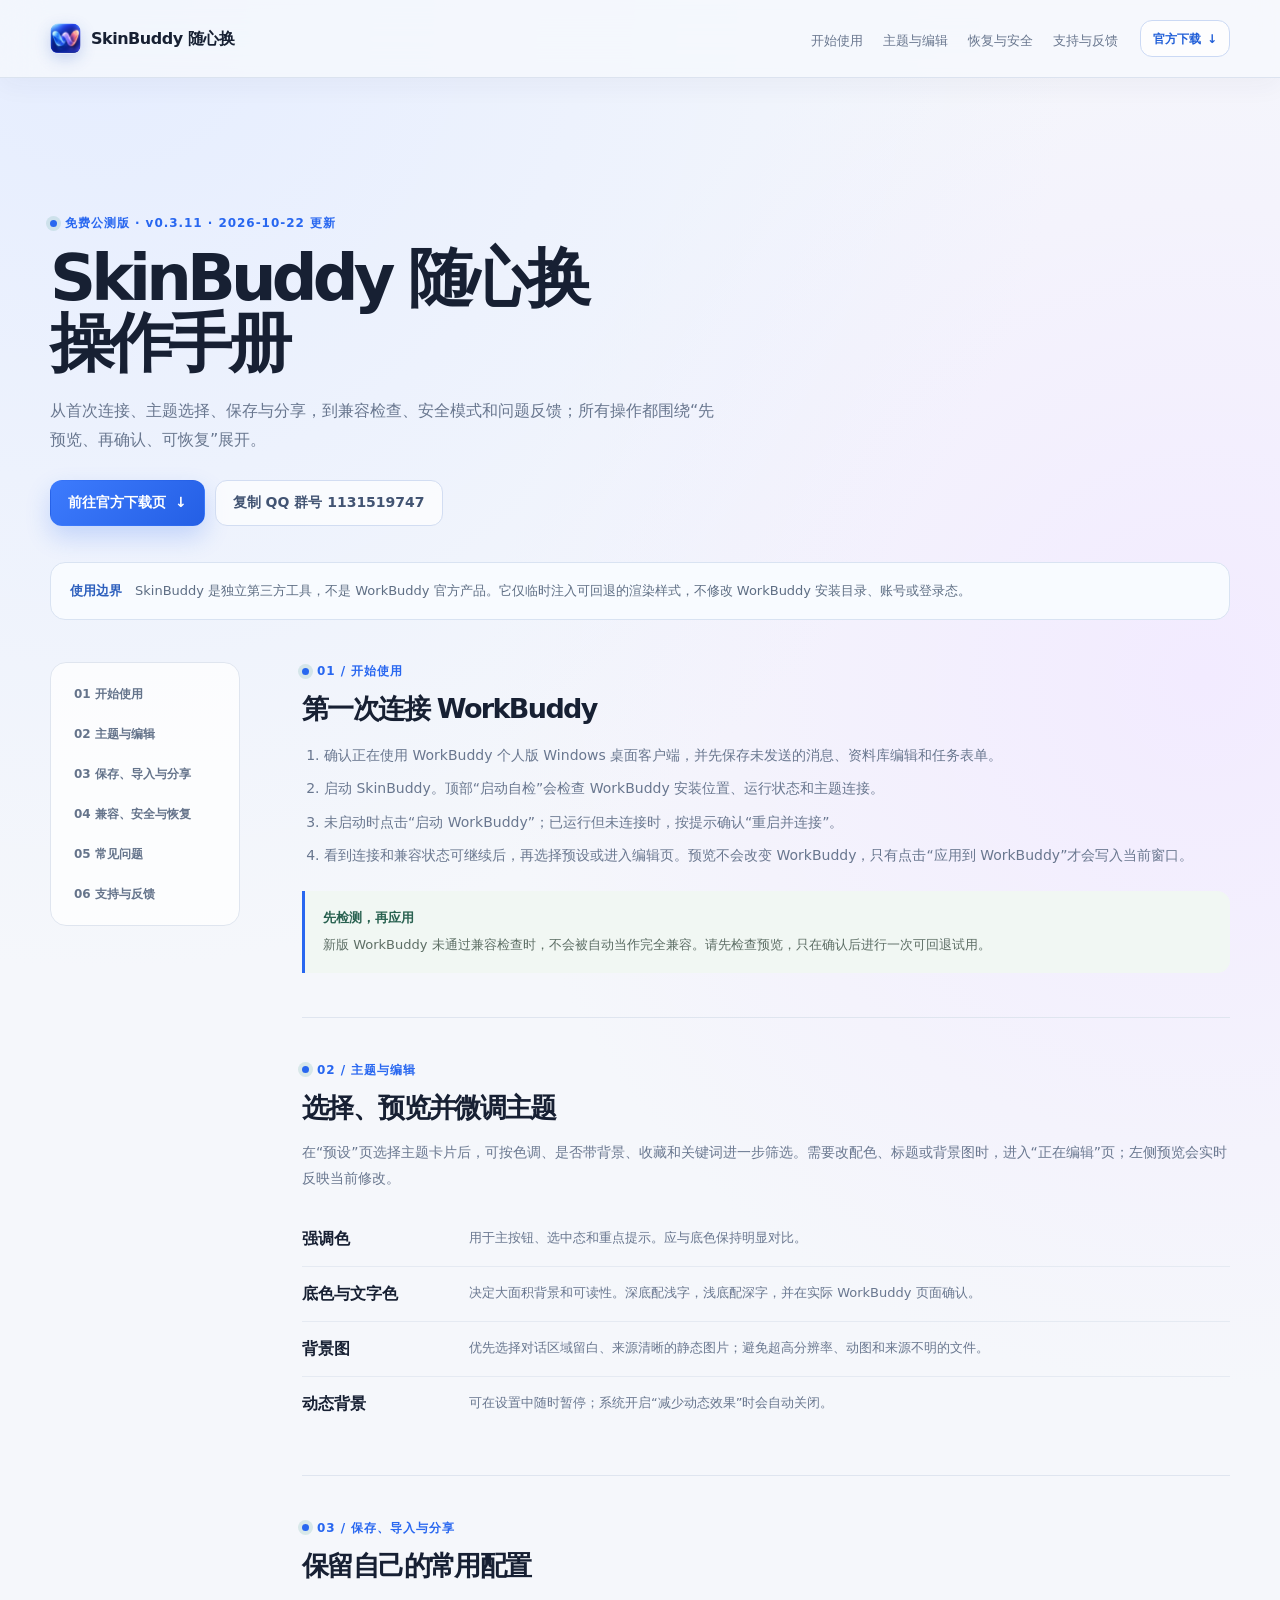
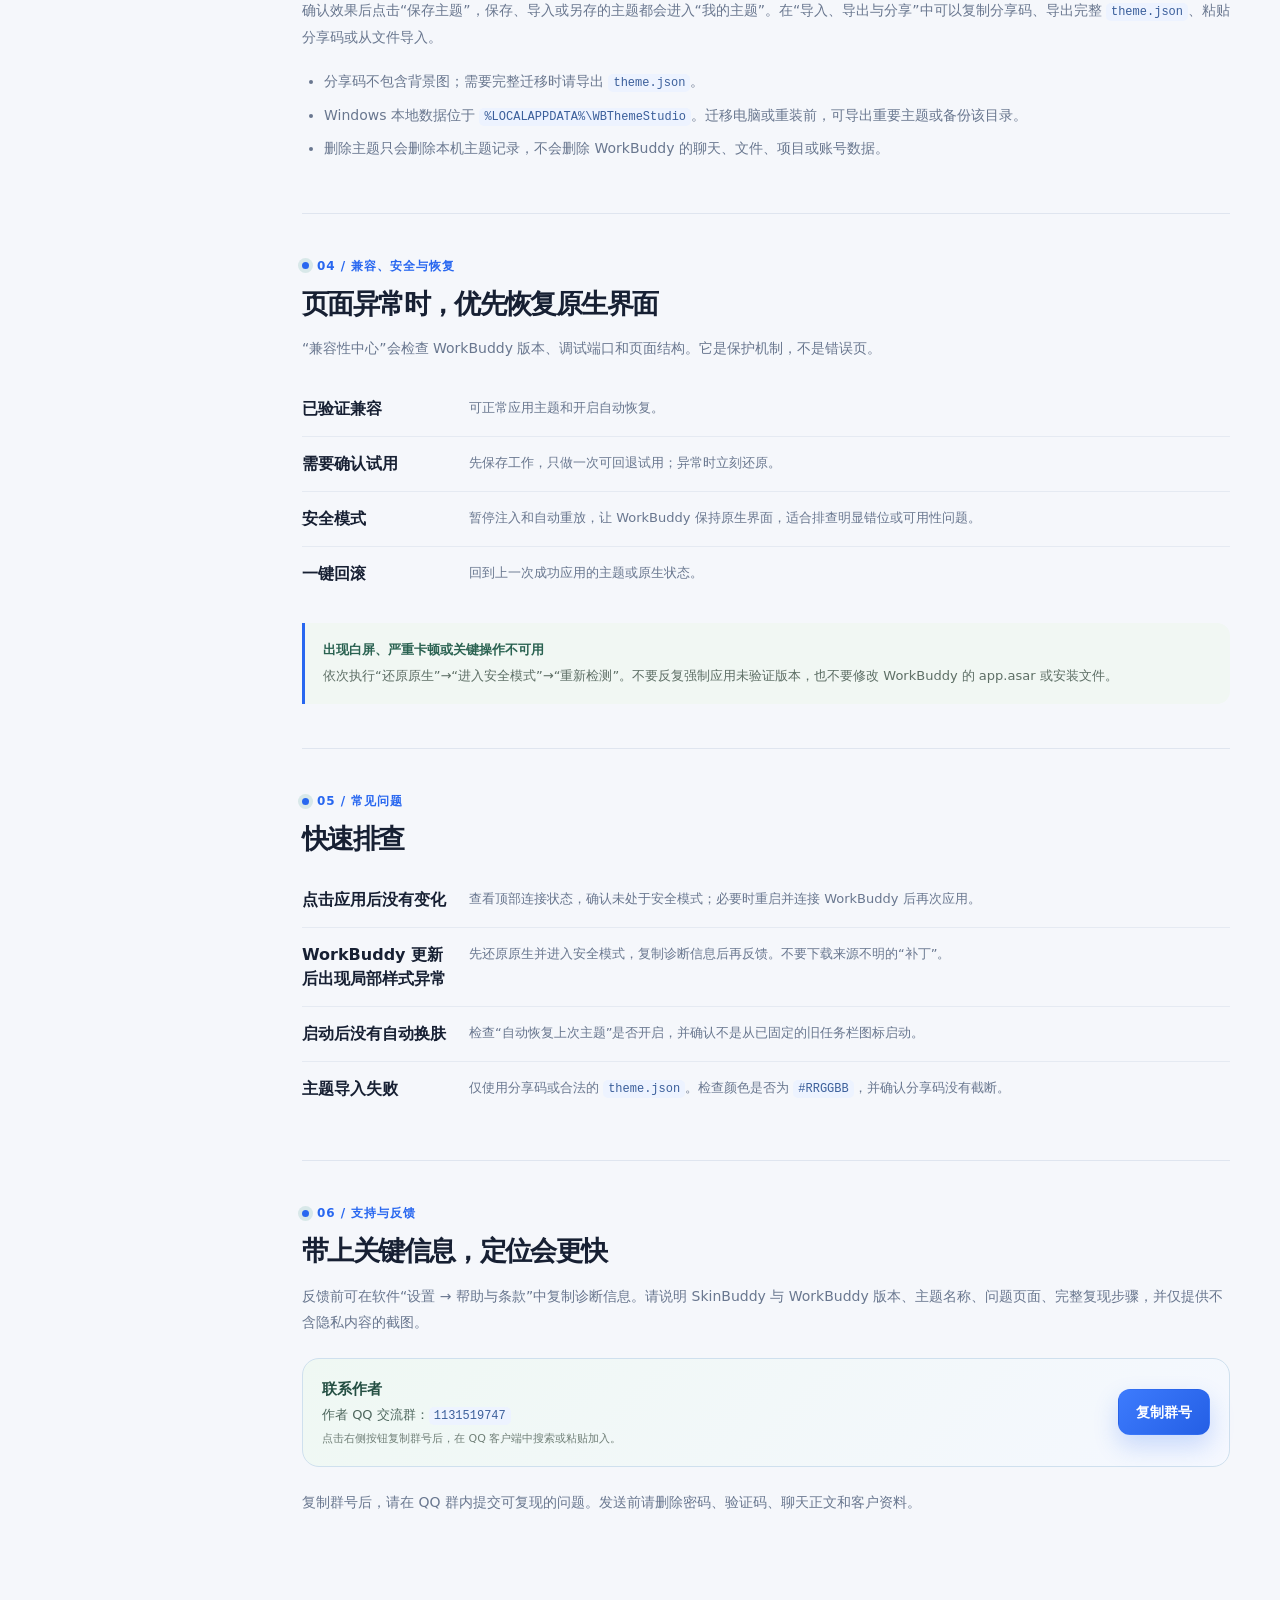
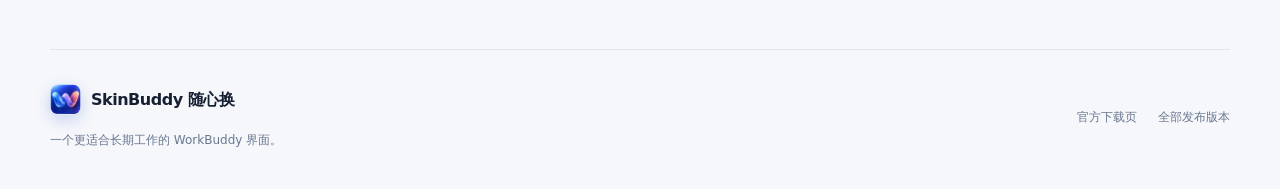
==== commit f3ebc0e7: "docs: sync v0.3.11 theme and feedback hotfix" ====
--- a/docs/manual.html
+++ b/docs/manual.html
@@ -28,7 +28,7 @@
 
   <main id="manualContent" class="manual-page">
     <section class="manual-hero" aria-labelledby="manualTitle">
-      <p class="eyebrow"><span></span>免费公测版 · v0.3.10 · 2026-10-21 更新</p>
+      <p class="eyebrow"><span></span>免费公测版 · v0.3.11 · 2026-10-22 更新</p>
       <h1 id="manualTitle">SkinBuddy 随心换<br>操作手册</h1>
       <p>从首次连接、主题选择、保存与分享，到兼容检查、安全模式和问题反馈；所有操作都围绕“先预览、再确认、可恢复”展开。</p>
       <div class="manual-hero-actions">
@@ -117,7 +117,7 @@
             <div><b>联系作者</b><span>作者 QQ 交流群：<code>1131519747</code></span><small>点击右侧按钮复制群号后，在 QQ 客户端中搜索或粘贴加入。</small></div>
             <button type="button" class="button button-primary" data-copy-qq-group data-qq-group="1131519747">复制群号</button>
           </div>
-          <p>如需提交可复现的问题，也可前往 <a href="https://gitee.com/tang-hl1221/work-buddy-theme/issues/new" target="_blank" rel="noreferrer">问题反馈页 ↗</a>。发送前请删除密码、验证码、聊天正文和客户资料。</p>
+          <p>复制群号后，请在 QQ 群内提交可复现的问题。发送前请删除密码、验证码、聊天正文和客户资料。</p>
         </section>
       </article>
     </div>
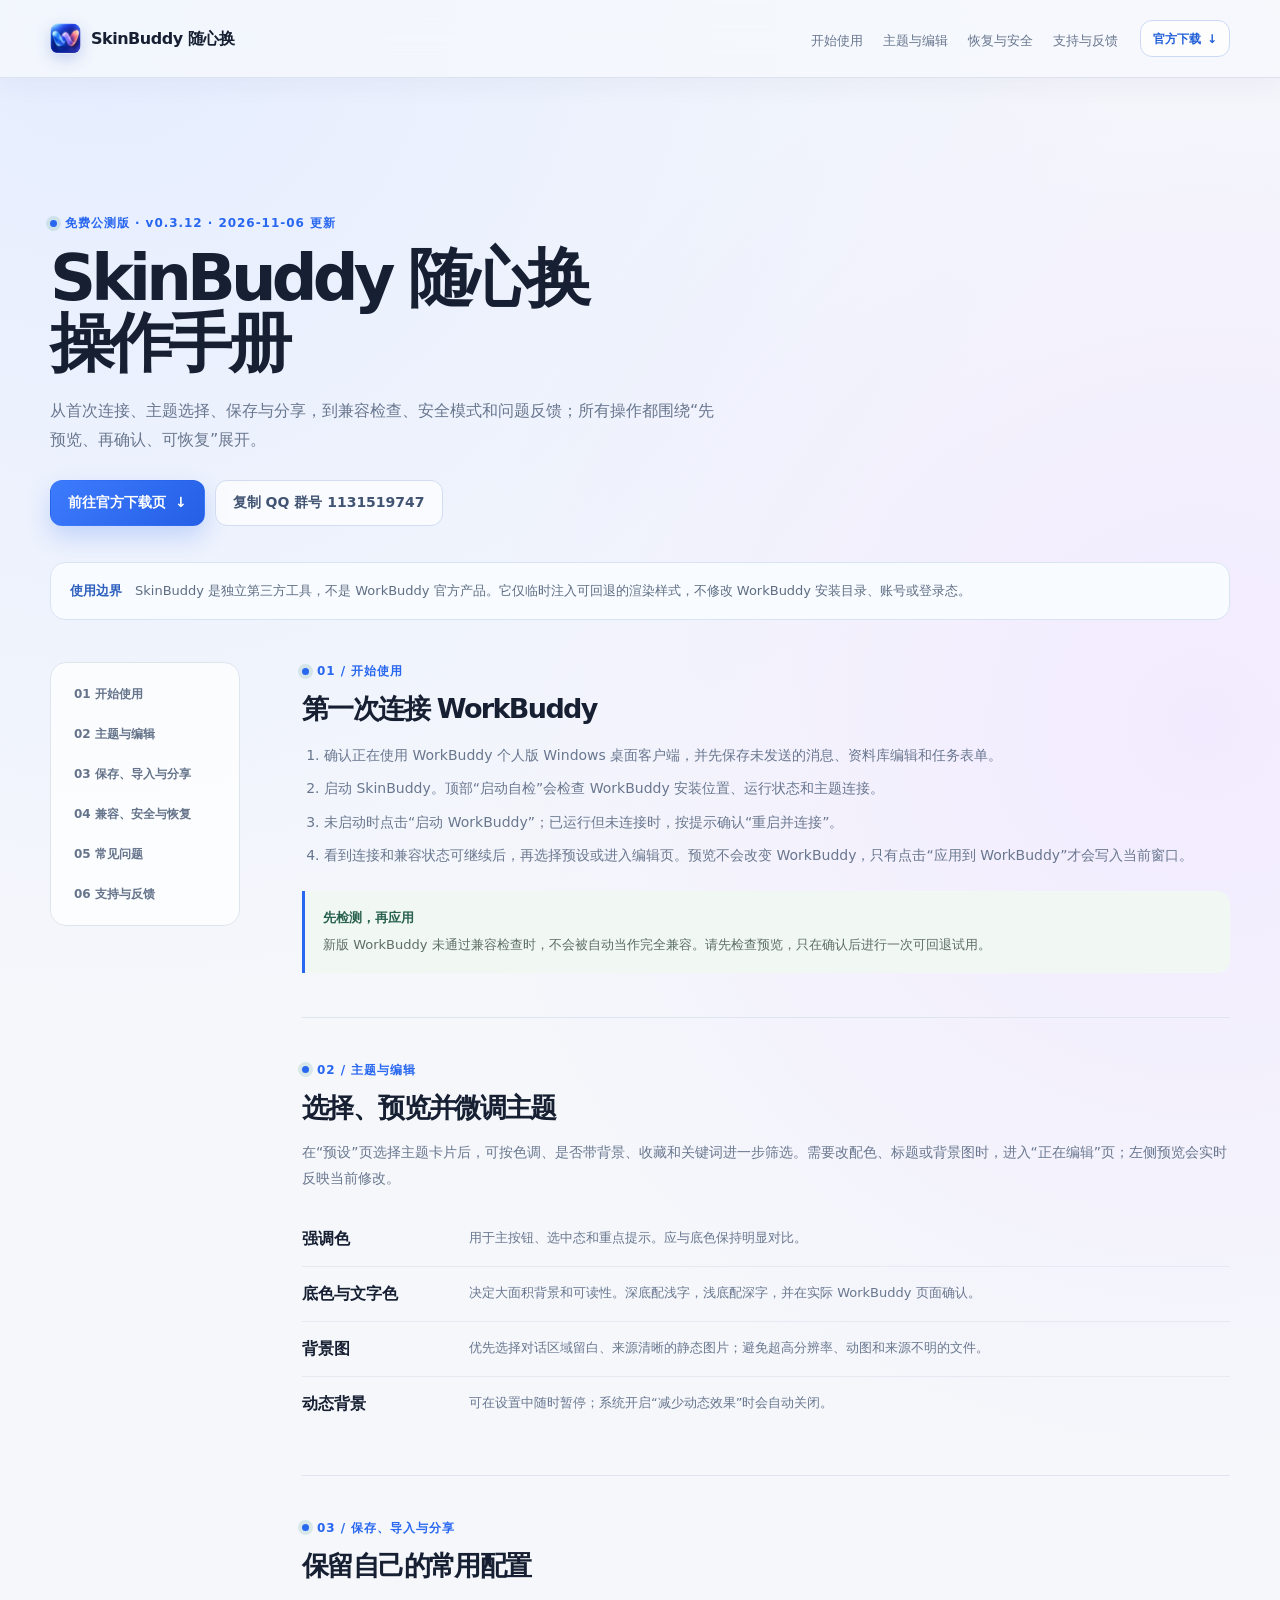
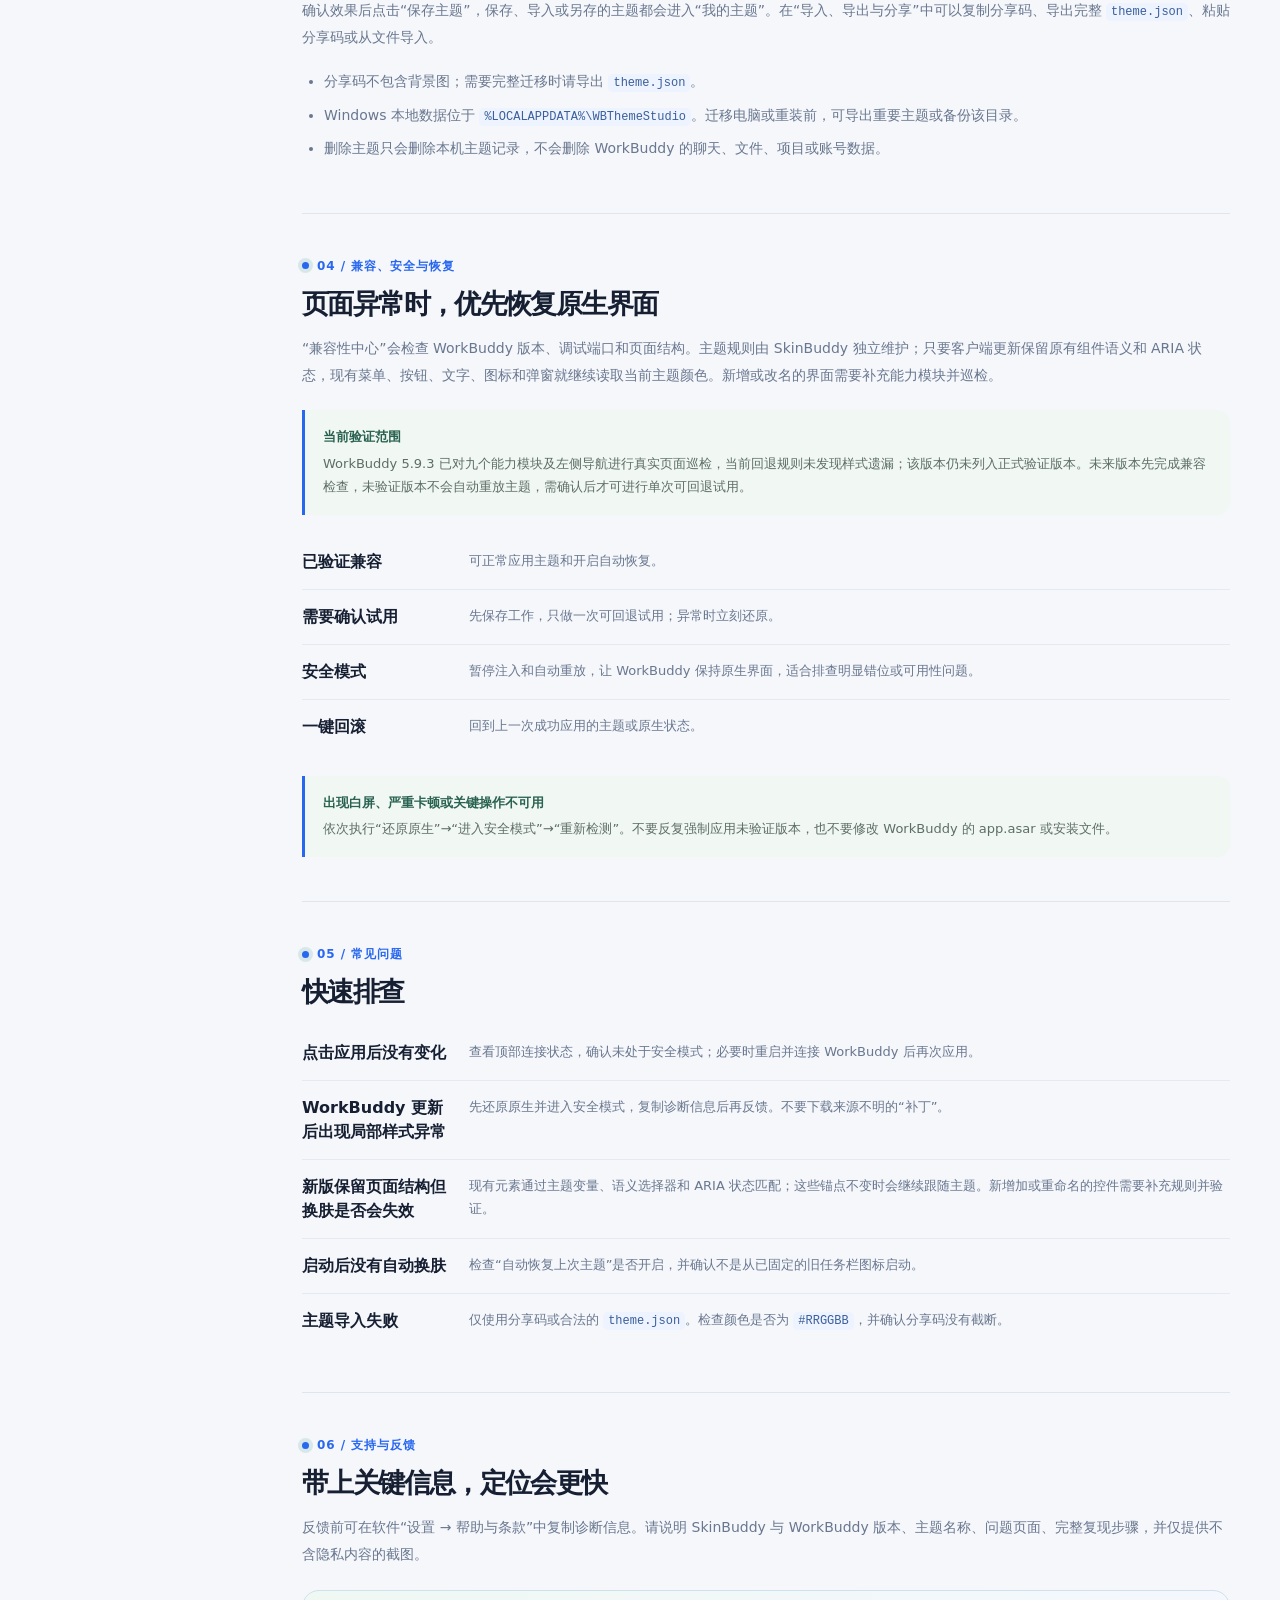
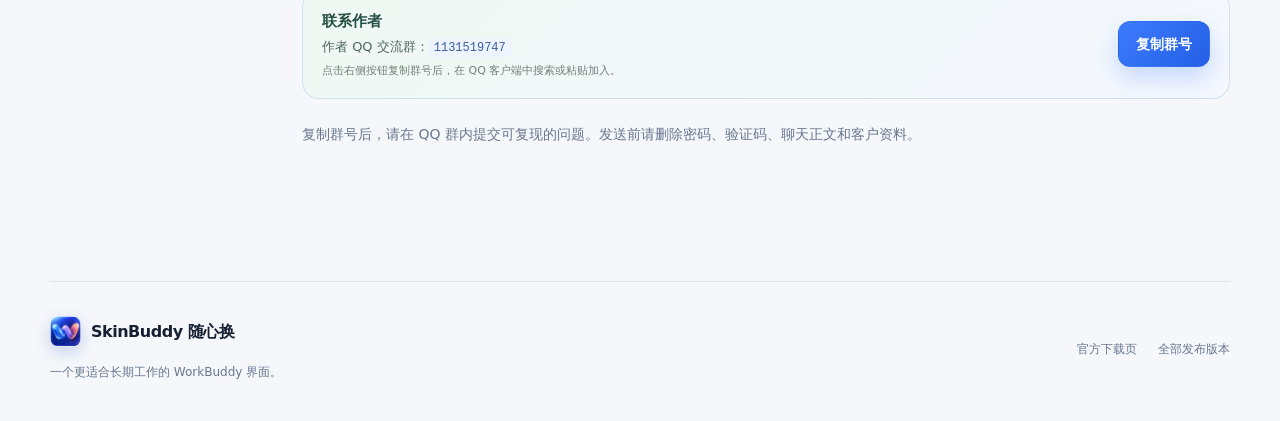
==== commit fc1aa547: "docs: publish SkinBuddy v0.3.12 downloads" ====
--- a/docs/manual.html
+++ b/docs/manual.html
@@ -28,7 +28,7 @@
 
   <main id="manualContent" class="manual-page">
     <section class="manual-hero" aria-labelledby="manualTitle">
-      <p class="eyebrow"><span></span>免费公测版 · v0.3.11 · 2026-10-22 更新</p>
+      <p class="eyebrow"><span></span>免费公测版 · v0.3.12 · 2026-11-06 更新</p>
       <h1 id="manualTitle">SkinBuddy 随心换<br>操作手册</h1>
       <p>从首次连接、主题选择、保存与分享，到兼容检查、安全模式和问题反馈；所有操作都围绕“先预览、再确认、可恢复”展开。</p>
       <div class="manual-hero-actions">
@@ -88,7 +88,8 @@
         <section id="recovery">
           <p class="eyebrow"><span></span>04 / 兼容、安全与恢复</p>
           <h2>页面异常时，优先恢复原生界面</h2>
-          <p>“兼容性中心”会检查 WorkBuddy 版本、调试端口和页面结构。它是保护机制，不是错误页。</p>
+          <p>“兼容性中心”会检查 WorkBuddy 版本、调试端口和页面结构。主题规则由 SkinBuddy 独立维护；只要客户端更新保留原有组件语义和 ARIA 状态，现有菜单、按钮、文字、图标和弹窗就继续读取当前主题颜色。新增或改名的界面需要补充能力模块并巡检。</p>
+          <div class="manual-callout"><b>当前验证范围</b><span>WorkBuddy 5.9.3 已对九个能力模块及左侧导航进行真实页面巡检，当前回退规则未发现样式遗漏；该版本仍未列入正式验证版本。未来版本先完成兼容检查，未验证版本不会自动重放主题，需确认后才可进行单次可回退试用。</span></div>
           <dl class="manual-definition-list">
             <div><dt>已验证兼容</dt><dd>可正常应用主题和开启自动恢复。</dd></div>
             <div><dt>需要确认试用</dt><dd>先保存工作，只做一次可回退试用；异常时立刻还原。</dd></div>
@@ -104,6 +105,7 @@
           <dl class="manual-faq-list">
             <div><dt>点击应用后没有变化</dt><dd>查看顶部连接状态，确认未处于安全模式；必要时重启并连接 WorkBuddy 后再次应用。</dd></div>
             <div><dt>WorkBuddy 更新后出现局部样式异常</dt><dd>先还原原生并进入安全模式，复制诊断信息后再反馈。不要下载来源不明的“补丁”。</dd></div>
+            <div><dt>新版保留页面结构但换肤是否会失效</dt><dd>现有元素通过主题变量、语义选择器和 ARIA 状态匹配；这些锚点不变时会继续跟随主题。新增加或重命名的控件需要补充规则并验证。</dd></div>
             <div><dt>启动后没有自动换肤</dt><dd>检查“自动恢复上次主题”是否开启，并确认不是从已固定的旧任务栏图标启动。</dd></div>
             <div><dt>主题导入失败</dt><dd>仅使用分享码或合法的 <code>theme.json</code>。检查颜色是否为 <code>#RRGGBB</code>，并确认分享码没有截断。</dd></div>
           </dl>
